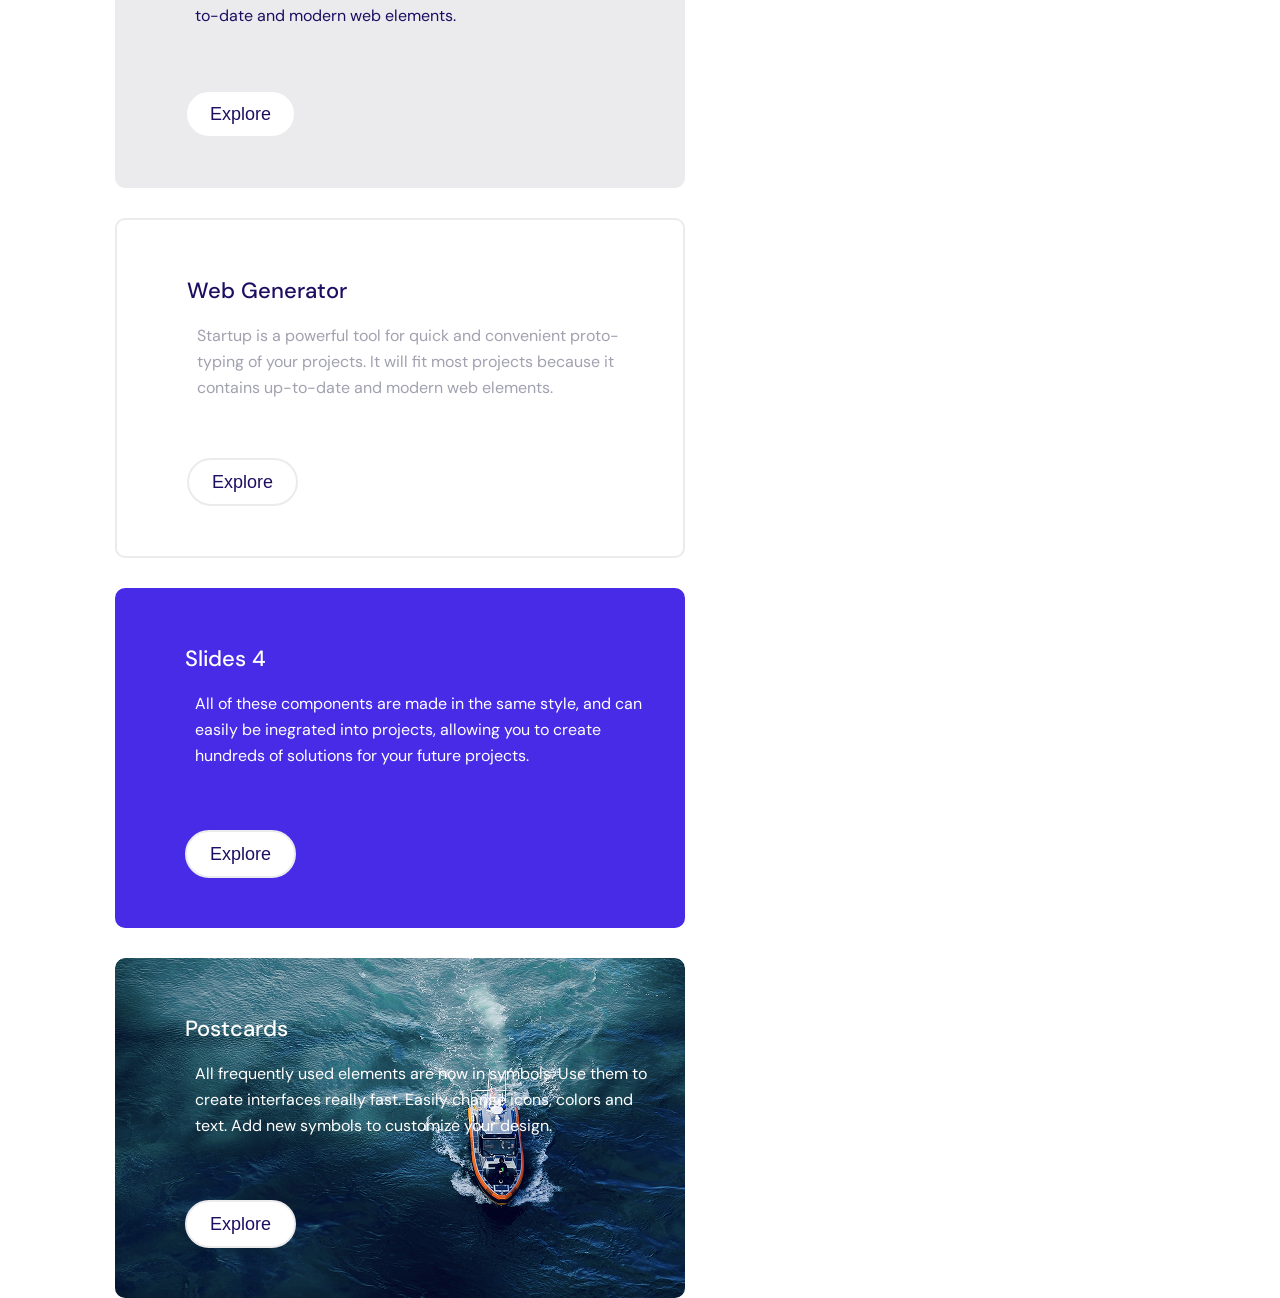
==== index.html @ 1ce64f84 "feat: solved" ====
<!DOCTYPE html>
<html lang="en">
<head>
    <meta charset="UTF-8">
    <title>Title</title>
    <link rel="stylesheet" href="styles.css">

</head>
<body class="body">
 <main class="main">
     <header class="header">
         <div>
             <h3 class="text pageName">Last works</h3>
         </div>
         <button class="button">Explore Showcase</button>
     </header>
 </main>
 <script src="main.js"></script>
</body>
</html>
---- styles.css ----
@import url('https://fonts.googleapis.com/css2?family=DM+Sans:ital,opsz,wght@0,9..40,100..1000;1,9..40,100..1000&display=swap');

.body{
    margin: 0;
    display: flex;
    justify-content: center;
}

.main{
    display: flex;
    flex-direction: column;
    justify-content: center;
    width: 1400px;
    height: 1010px;


}

.header{
    display: flex;
    justify-content: space-between;
    align-items: center;
    padding:0 115px;
}

.text{
    font-family: 'DM Sans', sans-serif;
}

.pageName{
    font-size: 42px;
    font-weight: 700;
    line-height: 52px;
    letter-spacing: -0.4px;
    color: #1E0E62;
}

.title{
    font-weight: 500;
    font-size: 22px;
    line-height: 32px;
    color: #1E0E62;
    margin: 0;
    letter-spacing: 0;

}

.description{
    font-weight: 400;
    font-size: 16px;
    line-height: 26px;
    color: #1E0E62;
}

.button{
    font-weight: 500;
    font-size: 18px;
    line-height: 26px;
    letter-spacing: 0;
    color: #1E0E62;
    border-radius: 50px;
    background-color: white;
    border: 2px solid #EBEAED;
    padding: 9px 23px;
}

.is-active{
    color: white;
    background-color: #25DAC5;
    border: 0;
}

.elemContainer{
    display: flex;
    flex-wrap: wrap;
    flex-direction: row;
    align-items: center;
    justify-content: space-between;
    gap: 30px;
    padding:0 115px;
}

.elem{
    display: flex;
    flex-direction: column;
    align-items: flex-start;
    justify-content: space-between;
    flex: 0 0 auto;
    box-sizing: border-box;
    width: 570px;
    height: 340px;
    border: 1px solid gray;
    border-radius: 10px;
    padding: 55px 20px 50px 70px;
}

.startup-framework{
    background-color: #EBEAED;
    border: none;
}

.web-generator{
    background-color: white;
    border: 2px solid #EBEAED;
    color: blue;

}

.slides-4{
    background-color: #482BE7;
    border: none;
    color: white;
}

.postcards{
    background-image: url("./assets/postcards.png");
    border: none;
    color: white;
}
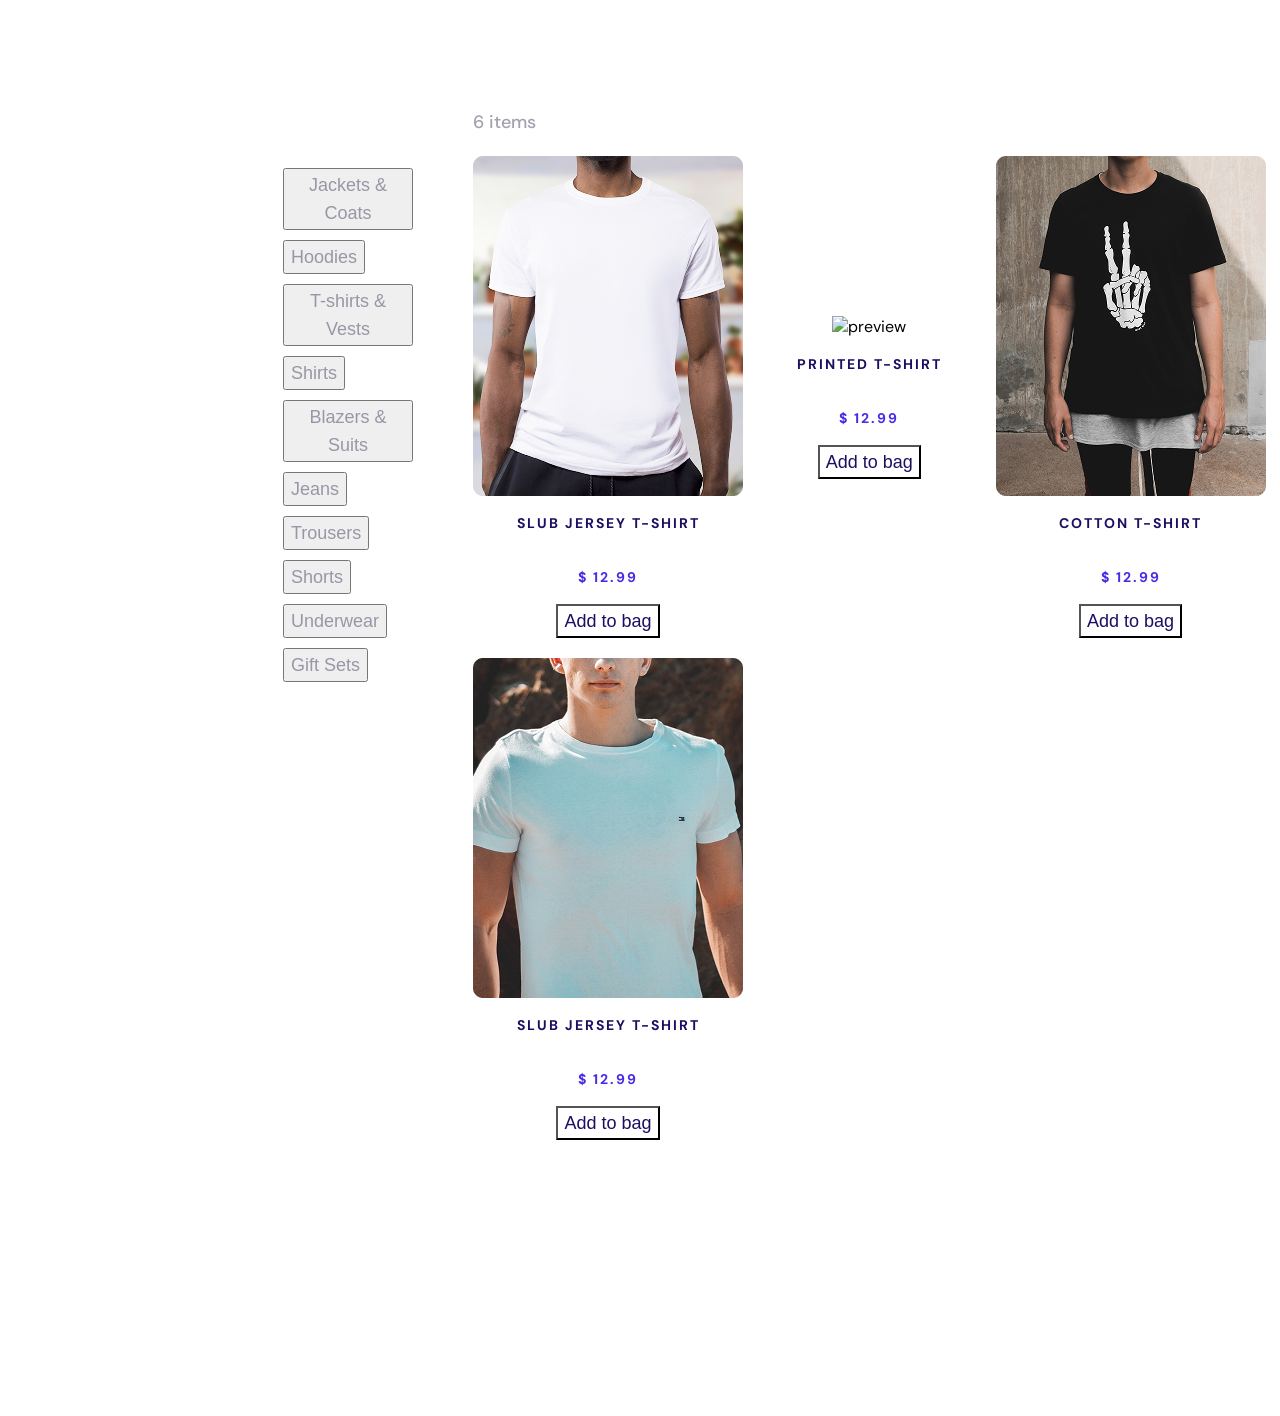
==== commit 99cba90b: "feat: solved" ====
--- a/index.html
+++ b/index.html
@@ -1,20 +1,14 @@
 <!DOCTYPE html>
-<html lang="en">
+<html lang="en" data-theme="light">
 <head>
-    <meta charset="UTF-8">
-    <title>Title</title>
-    <link rel="stylesheet" href="styles.css">
-
+  <meta charset="utf-8">
+  <meta name="viewport" content="width=device-width, initial-scale=1">
+  <title>T-shirts</title>
+  <link rel="stylesheet" href="./styles.css">
 </head>
-<body class="body">
- <main class="main">
-     <header class="header">
-         <div>
-             <h3 class="text pageName">Last works</h3>
-         </div>
-         <button class="button">Explore Showcase</button>
-     </header>
- </main>
- <script src="main.js"></script>
+<body>
+  <main class="main">
+  </main>
+  <script src="./main.js"></script>
 </body>
 </html>
